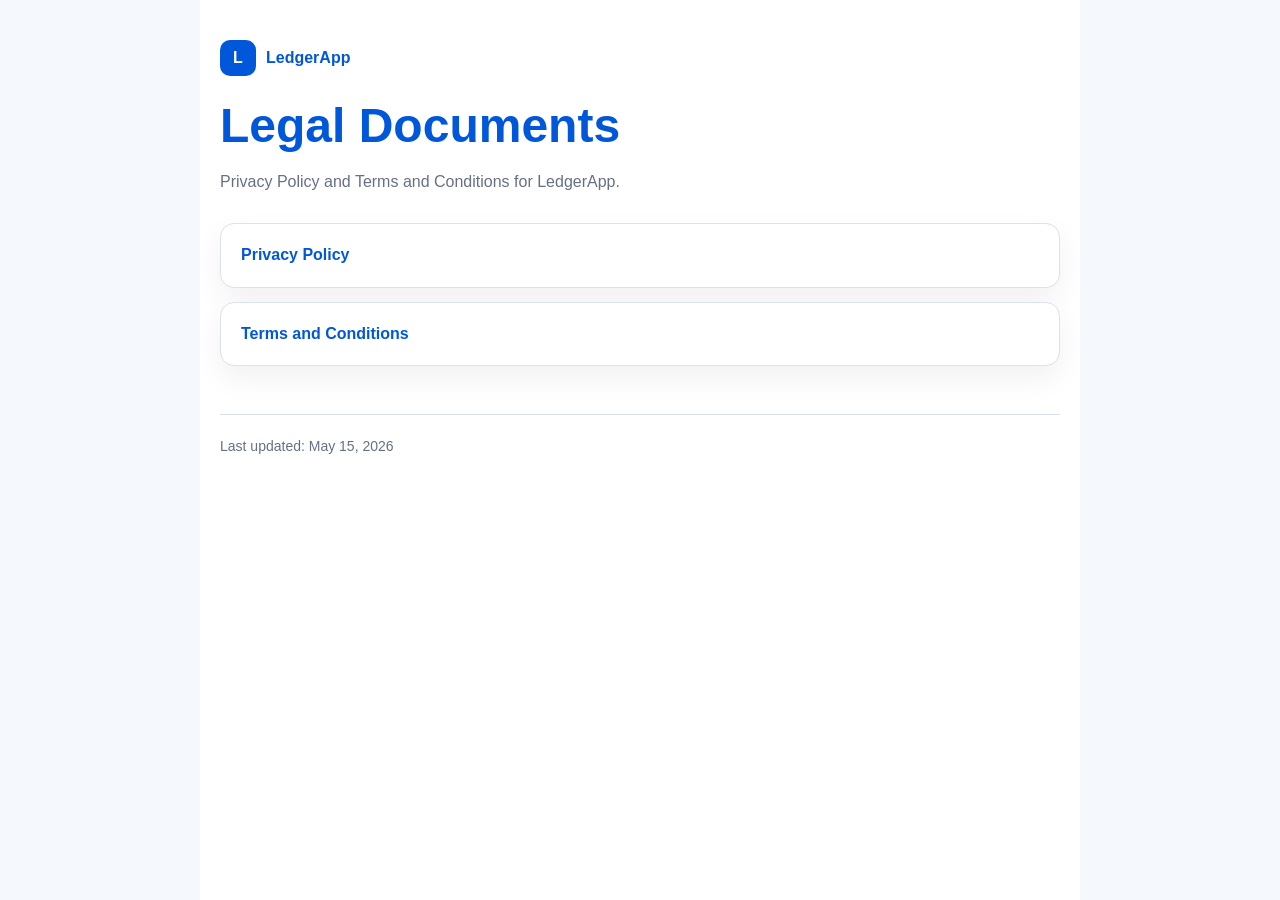
==== index.html @ e53c4217 "Add legal pages for GitHub Pages" ====
<!doctype html>
<html lang="en">
<head>
  <meta charset="utf-8" />
  <meta name="viewport" content="width=device-width, initial-scale=1" />
  <title>LedgerApp Legal</title>
  <link rel="stylesheet" href="./styles.css" />
</head>
<body>
  <main>
    <div class="brand"><span class="logo">L</span><span>LedgerApp</span></div>
    <h1>Legal Documents</h1>
    <p class="muted">Privacy Policy and Terms and Conditions for LedgerApp.</p>

    <div class="links">
      <a class="card" href="./privacy-policy.html">Privacy Policy</a>
      <a class="card" href="./terms-and-conditions.html">Terms and Conditions</a>
    </div>

    <p class="footer">Last updated: May 15, 2026</p>
  </main>
</body>
</html>
---- styles.css ----
:root {
  color-scheme: light;
  --primary: #0057d9;
  --primary-dark: #003f9e;
  --text: #101828;
  --muted: #667085;
  --border: #d9e2ef;
  --surface: #ffffff;
  --background: #f5f8fc;
}

* {
  box-sizing: border-box;
}

body {
  margin: 0;
  background: var(--background);
  color: var(--text);
  font-family: -apple-system, BlinkMacSystemFont, "Segoe UI", Roboto, Arial, sans-serif;
  line-height: 1.65;
}

main {
  width: min(880px, 100%);
  min-height: 100vh;
  margin: 0 auto;
  padding: 40px 20px 56px;
  background: var(--surface);
}

.brand {
  display: inline-flex;
  align-items: center;
  gap: 10px;
  margin-bottom: 24px;
  color: var(--primary);
  font-weight: 800;
  letter-spacing: 0;
}

.logo {
  display: grid;
  width: 36px;
  height: 36px;
  place-items: center;
  border-radius: 10px;
  background: var(--primary);
  color: #fff;
}

h1 {
  margin: 0 0 8px;
  color: var(--primary);
  font-size: clamp(32px, 6vw, 48px);
  line-height: 1.1;
}

h2 {
  margin: 32px 0 8px;
  color: #0f172a;
  font-size: 22px;
  line-height: 1.25;
}

p,
li {
  font-size: 16px;
}

a {
  color: var(--primary);
  font-weight: 700;
  text-decoration: none;
}

a:hover {
  color: var(--primary-dark);
  text-decoration: underline;
}

.muted {
  color: var(--muted);
}

.card {
  display: block;
  padding: 18px 20px;
  border: 1px solid var(--border);
  border-radius: 14px;
  background: #fff;
  box-shadow: 0 12px 30px rgba(16, 24, 40, 0.06);
}

.links {
  display: grid;
  gap: 14px;
  margin-top: 28px;
}

.footer {
  margin-top: 48px;
  padding-top: 20px;
  border-top: 1px solid var(--border);
  color: var(--muted);
  font-size: 14px;
}
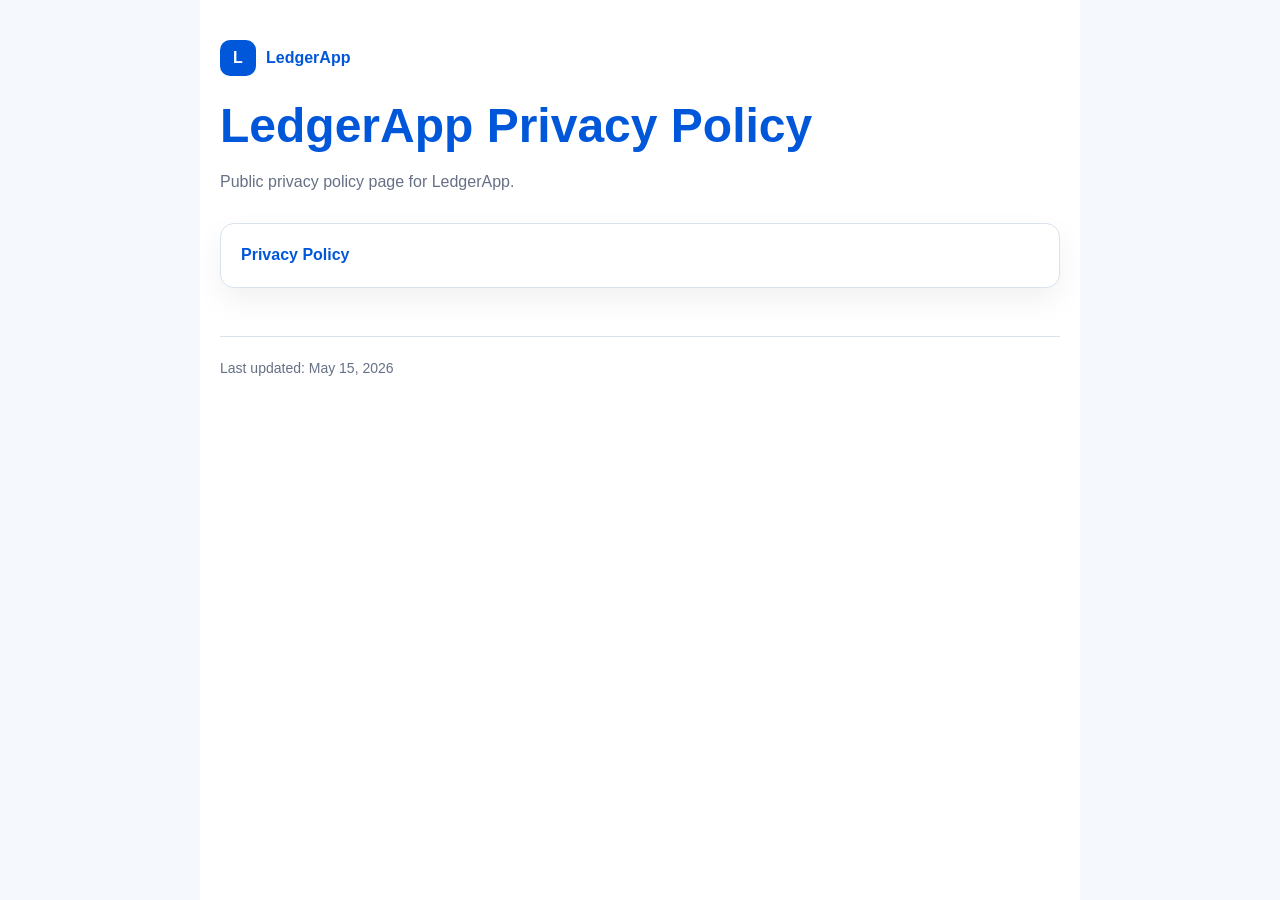
==== commit d06bb567: "Make GitHub Pages privacy-only" ====
--- a/index.html
+++ b/index.html
@@ -9,12 +9,11 @@
 <body>
   <main>
     <div class="brand"><span class="logo">L</span><span>LedgerApp</span></div>
-    <h1>Legal Documents</h1>
-    <p class="muted">Privacy Policy and Terms and Conditions for LedgerApp.</p>
+    <h1>LedgerApp Privacy Policy</h1>
+    <p class="muted">Public privacy policy page for LedgerApp.</p>
 
     <div class="links">
       <a class="card" href="./privacy-policy.html">Privacy Policy</a>
-      <a class="card" href="./terms-and-conditions.html">Terms and Conditions</a>
     </div>
 
     <p class="footer">Last updated: May 15, 2026</p>
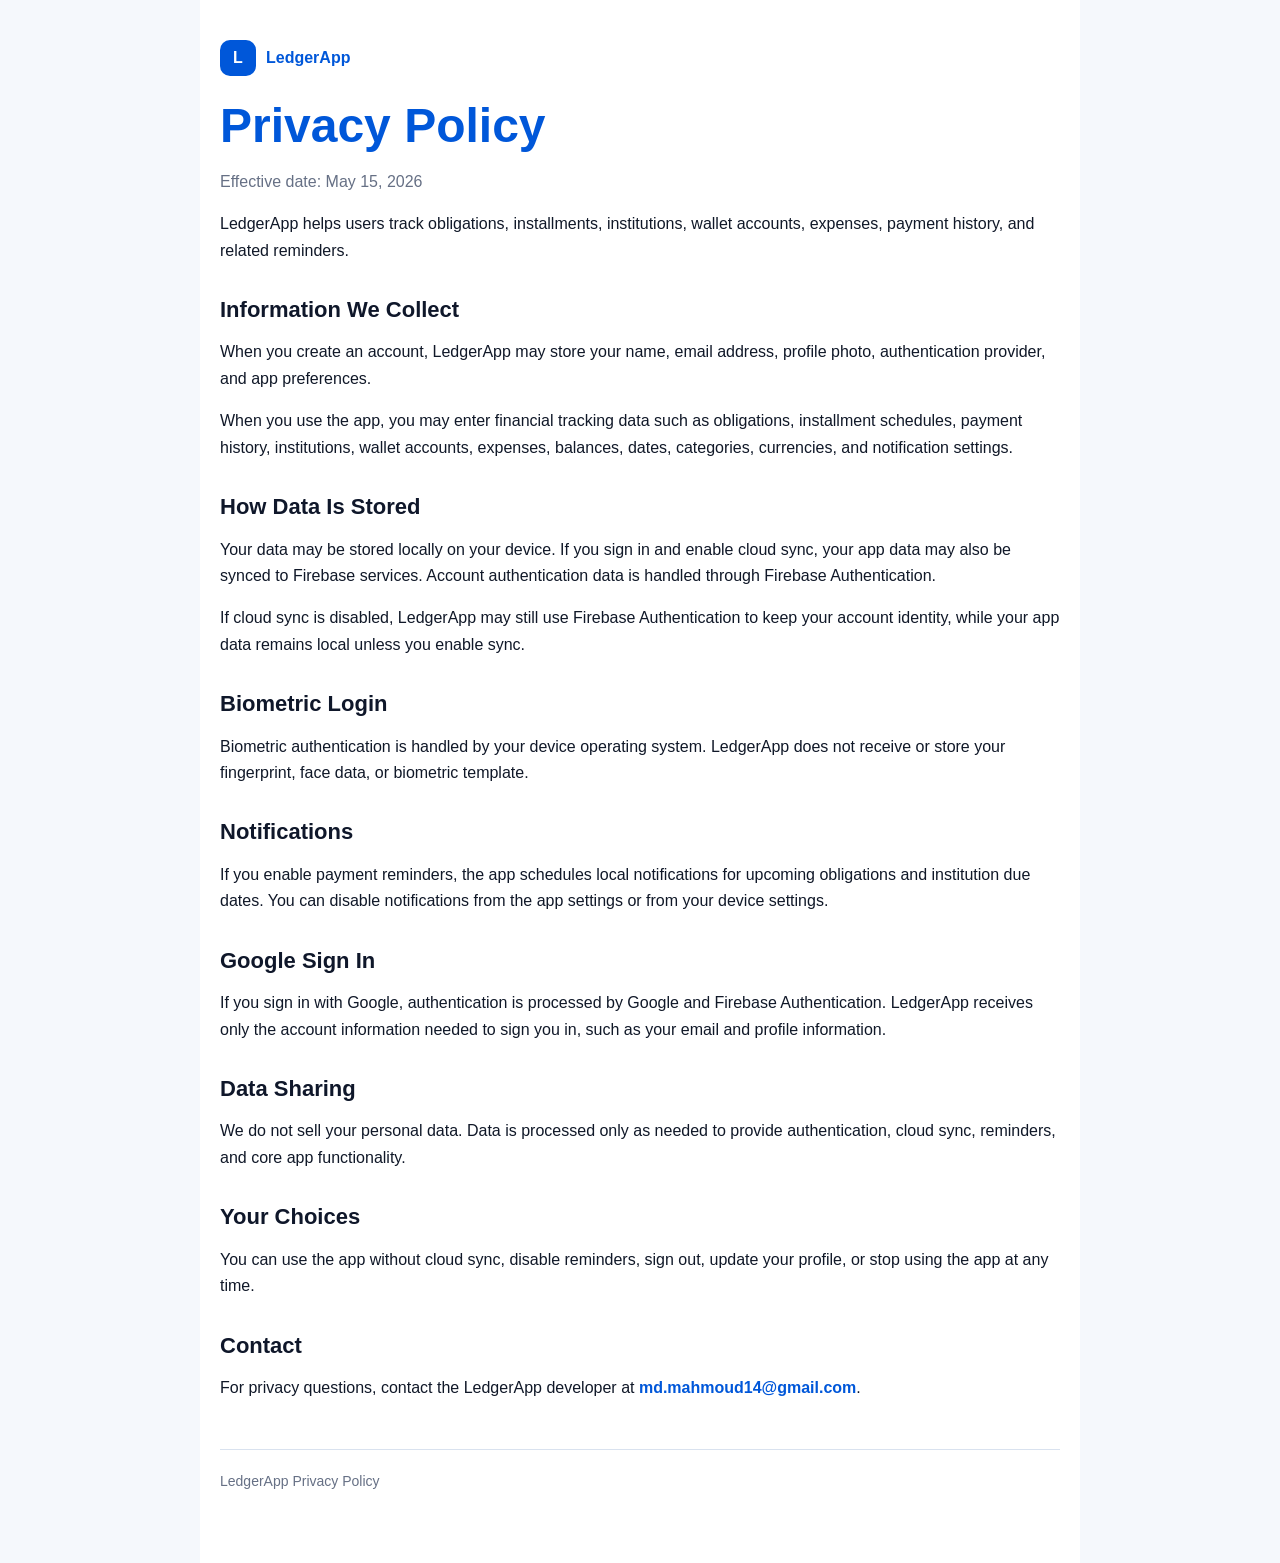
==== commit 315f16a8: "Use index page for privacy policy" ====
--- a/index.html
+++ b/index.html
@@ -3,20 +3,135 @@
 <head>
   <meta charset="utf-8" />
   <meta name="viewport" content="width=device-width, initial-scale=1" />
-  <title>LedgerApp Legal</title>
-  <link rel="stylesheet" href="./styles.css" />
+  <title>LedgerApp Privacy Policy</title>
+  <style>
+    :root {
+      color-scheme: light;
+      --primary: #0057d9;
+      --primary-dark: #003f9e;
+      --text: #101828;
+      --muted: #667085;
+      --border: #d9e2ef;
+      --surface: #ffffff;
+      --background: #f5f8fc;
+    }
+
+    * {
+      box-sizing: border-box;
+    }
+
+    body {
+      margin: 0;
+      background: var(--background);
+      color: var(--text);
+      font-family: -apple-system, BlinkMacSystemFont, "Segoe UI", Roboto, Arial, sans-serif;
+      line-height: 1.65;
+    }
+
+    main {
+      width: min(880px, 100%);
+      min-height: 100vh;
+      margin: 0 auto;
+      padding: 40px 20px 56px;
+      background: var(--surface);
+    }
+
+    .brand {
+      display: inline-flex;
+      align-items: center;
+      gap: 10px;
+      margin-bottom: 24px;
+      color: var(--primary);
+      font-weight: 800;
+    }
+
+    .logo {
+      display: grid;
+      width: 36px;
+      height: 36px;
+      place-items: center;
+      border-radius: 10px;
+      background: var(--primary);
+      color: #fff;
+    }
+
+    h1 {
+      margin: 0 0 8px;
+      color: var(--primary);
+      font-size: clamp(32px, 6vw, 48px);
+      line-height: 1.1;
+    }
+
+    h2 {
+      margin: 32px 0 8px;
+      color: #0f172a;
+      font-size: 22px;
+      line-height: 1.25;
+    }
+
+    p {
+      font-size: 16px;
+    }
+
+    a {
+      color: var(--primary);
+      font-weight: 700;
+      text-decoration: none;
+    }
+
+    a:hover {
+      color: var(--primary-dark);
+      text-decoration: underline;
+    }
+
+    .muted {
+      color: var(--muted);
+    }
+
+    .footer {
+      margin-top: 48px;
+      padding-top: 20px;
+      border-top: 1px solid var(--border);
+      color: var(--muted);
+      font-size: 14px;
+    }
+  </style>
 </head>
 <body>
   <main>
     <div class="brand"><span class="logo">L</span><span>LedgerApp</span></div>
-    <h1>LedgerApp Privacy Policy</h1>
-    <p class="muted">Public privacy policy page for LedgerApp.</p>
+    <h1>Privacy Policy</h1>
+    <p class="muted">Effective date: May 15, 2026</p>
 
-    <div class="links">
-      <a class="card" href="./privacy-policy.html">Privacy Policy</a>
-    </div>
+    <p>LedgerApp helps users track obligations, installments, institutions, wallet accounts, expenses, payment history, and related reminders.</p>
 
-    <p class="footer">Last updated: May 15, 2026</p>
+    <h2>Information We Collect</h2>
+    <p>When you create an account, LedgerApp may store your name, email address, profile photo, authentication provider, and app preferences.</p>
+    <p>When you use the app, you may enter financial tracking data such as obligations, installment schedules, payment history, institutions, wallet accounts, expenses, balances, dates, categories, currencies, and notification settings.</p>
+
+    <h2>How Data Is Stored</h2>
+    <p>Your data may be stored locally on your device. If you sign in and enable cloud sync, your app data may also be synced to Firebase services. Account authentication data is handled through Firebase Authentication.</p>
+    <p>If cloud sync is disabled, LedgerApp may still use Firebase Authentication to keep your account identity, while your app data remains local unless you enable sync.</p>
+
+    <h2>Biometric Login</h2>
+    <p>Biometric authentication is handled by your device operating system. LedgerApp does not receive or store your fingerprint, face data, or biometric template.</p>
+
+    <h2>Notifications</h2>
+    <p>If you enable payment reminders, the app schedules local notifications for upcoming obligations and institution due dates. You can disable notifications from the app settings or from your device settings.</p>
+
+    <h2>Google Sign In</h2>
+    <p>If you sign in with Google, authentication is processed by Google and Firebase Authentication. LedgerApp receives only the account information needed to sign you in, such as your email and profile information.</p>
+
+    <h2>Data Sharing</h2>
+    <p>We do not sell your personal data. Data is processed only as needed to provide authentication, cloud sync, reminders, and core app functionality.</p>
+
+    <h2>Your Choices</h2>
+    <p>You can use the app without cloud sync, disable reminders, sign out, update your profile, or stop using the app at any time.</p>
+
+    <h2>Contact</h2>
+    <p>For privacy questions, contact the LedgerApp developer at <a href="mailto:md.mahmoud14@gmail.com">md.mahmoud14@gmail.com</a>.</p>
+
+    <p class="footer">LedgerApp Privacy Policy</p>
   </main>
 </body>
 </html>
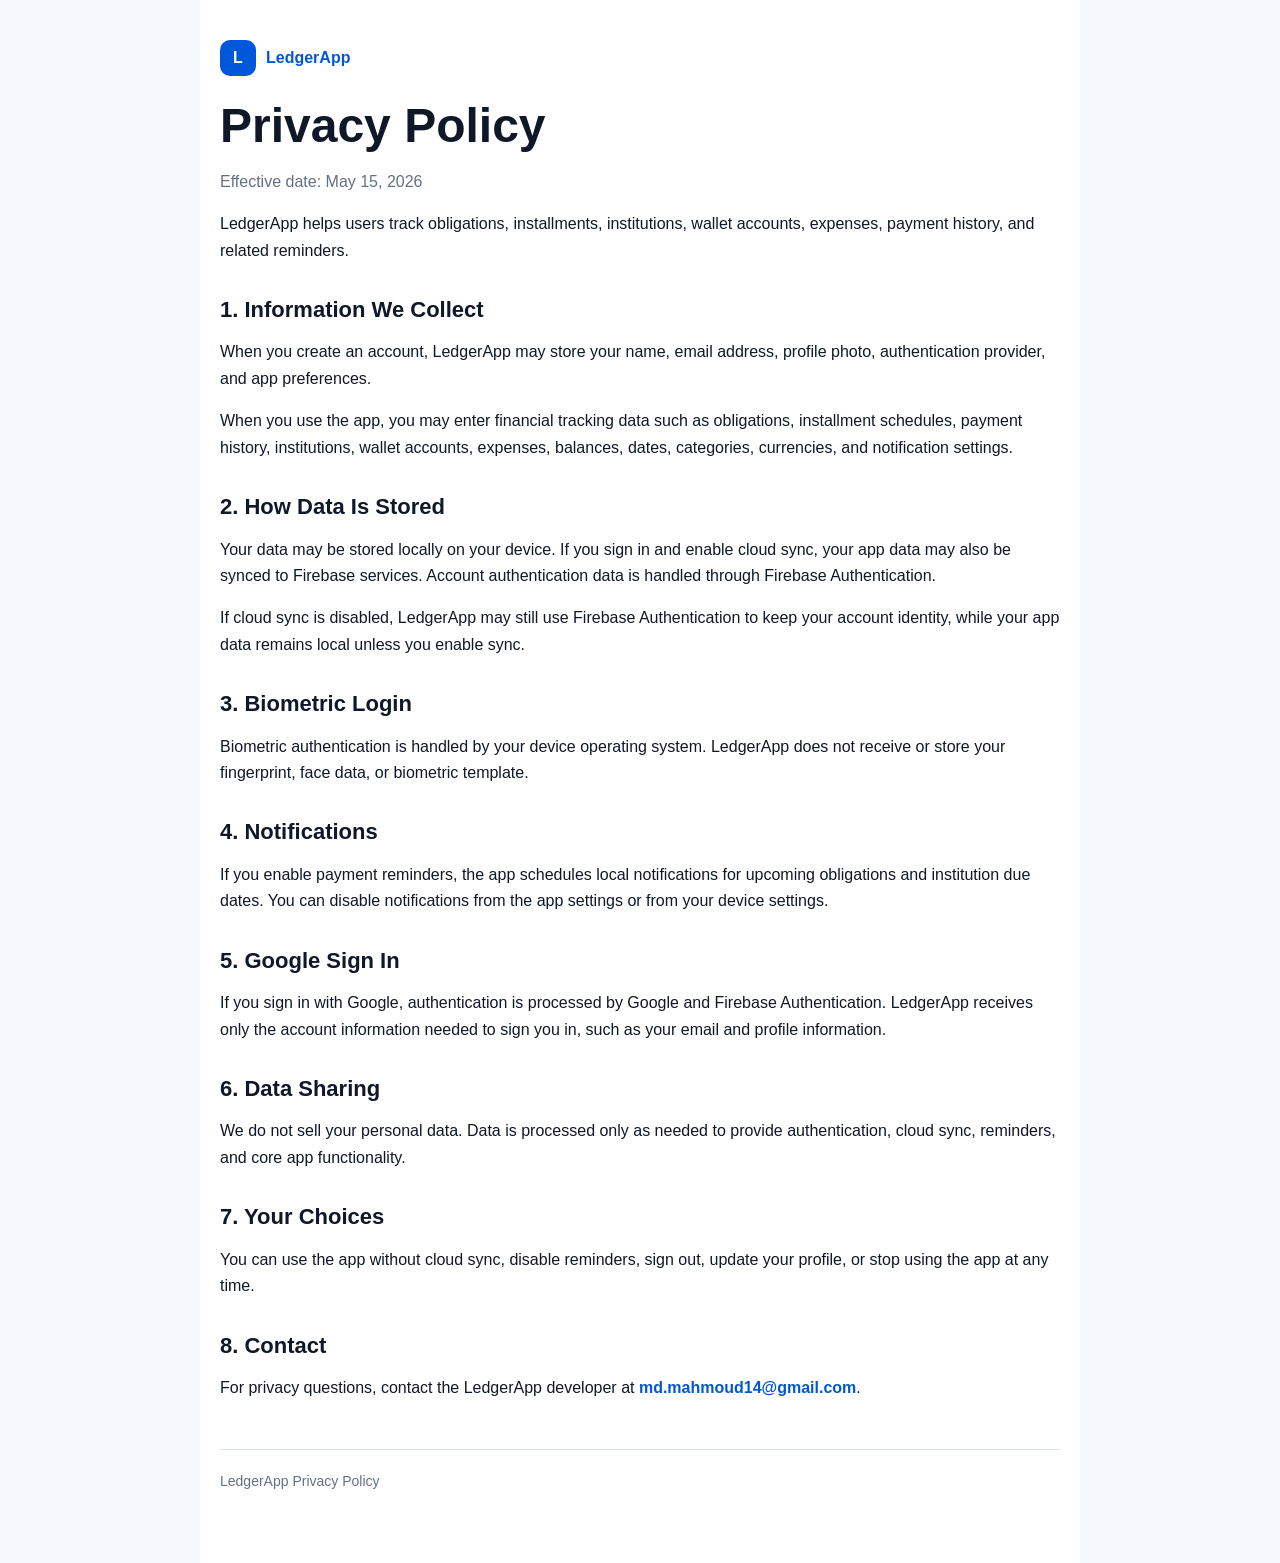
==== commit 45d769e0: "Adjust privacy policy heading and numbering" ====
--- a/index.html
+++ b/index.html
@@ -57,7 +57,7 @@
 
     h1 {
       margin: 0 0 8px;
-      color: var(--primary);
+      color: var(--text);
       font-size: clamp(32px, 6vw, 48px);
       line-height: 1.1;
     }
@@ -105,30 +105,30 @@
 
     <p>LedgerApp helps users track obligations, installments, institutions, wallet accounts, expenses, payment history, and related reminders.</p>
 
-    <h2>Information We Collect</h2>
+    <h2>1. Information We Collect</h2>
     <p>When you create an account, LedgerApp may store your name, email address, profile photo, authentication provider, and app preferences.</p>
     <p>When you use the app, you may enter financial tracking data such as obligations, installment schedules, payment history, institutions, wallet accounts, expenses, balances, dates, categories, currencies, and notification settings.</p>
 
-    <h2>How Data Is Stored</h2>
+    <h2>2. How Data Is Stored</h2>
     <p>Your data may be stored locally on your device. If you sign in and enable cloud sync, your app data may also be synced to Firebase services. Account authentication data is handled through Firebase Authentication.</p>
     <p>If cloud sync is disabled, LedgerApp may still use Firebase Authentication to keep your account identity, while your app data remains local unless you enable sync.</p>
 
-    <h2>Biometric Login</h2>
+    <h2>3. Biometric Login</h2>
     <p>Biometric authentication is handled by your device operating system. LedgerApp does not receive or store your fingerprint, face data, or biometric template.</p>
 
-    <h2>Notifications</h2>
+    <h2>4. Notifications</h2>
     <p>If you enable payment reminders, the app schedules local notifications for upcoming obligations and institution due dates. You can disable notifications from the app settings or from your device settings.</p>
 
-    <h2>Google Sign In</h2>
+    <h2>5. Google Sign In</h2>
     <p>If you sign in with Google, authentication is processed by Google and Firebase Authentication. LedgerApp receives only the account information needed to sign you in, such as your email and profile information.</p>
 
-    <h2>Data Sharing</h2>
+    <h2>6. Data Sharing</h2>
     <p>We do not sell your personal data. Data is processed only as needed to provide authentication, cloud sync, reminders, and core app functionality.</p>
 
-    <h2>Your Choices</h2>
+    <h2>7. Your Choices</h2>
     <p>You can use the app without cloud sync, disable reminders, sign out, update your profile, or stop using the app at any time.</p>
 
-    <h2>Contact</h2>
+    <h2>8. Contact</h2>
     <p>For privacy questions, contact the LedgerApp developer at <a href="mailto:md.mahmoud14@gmail.com">md.mahmoud14@gmail.com</a>.</p>
 
     <p class="footer">LedgerApp Privacy Policy</p>
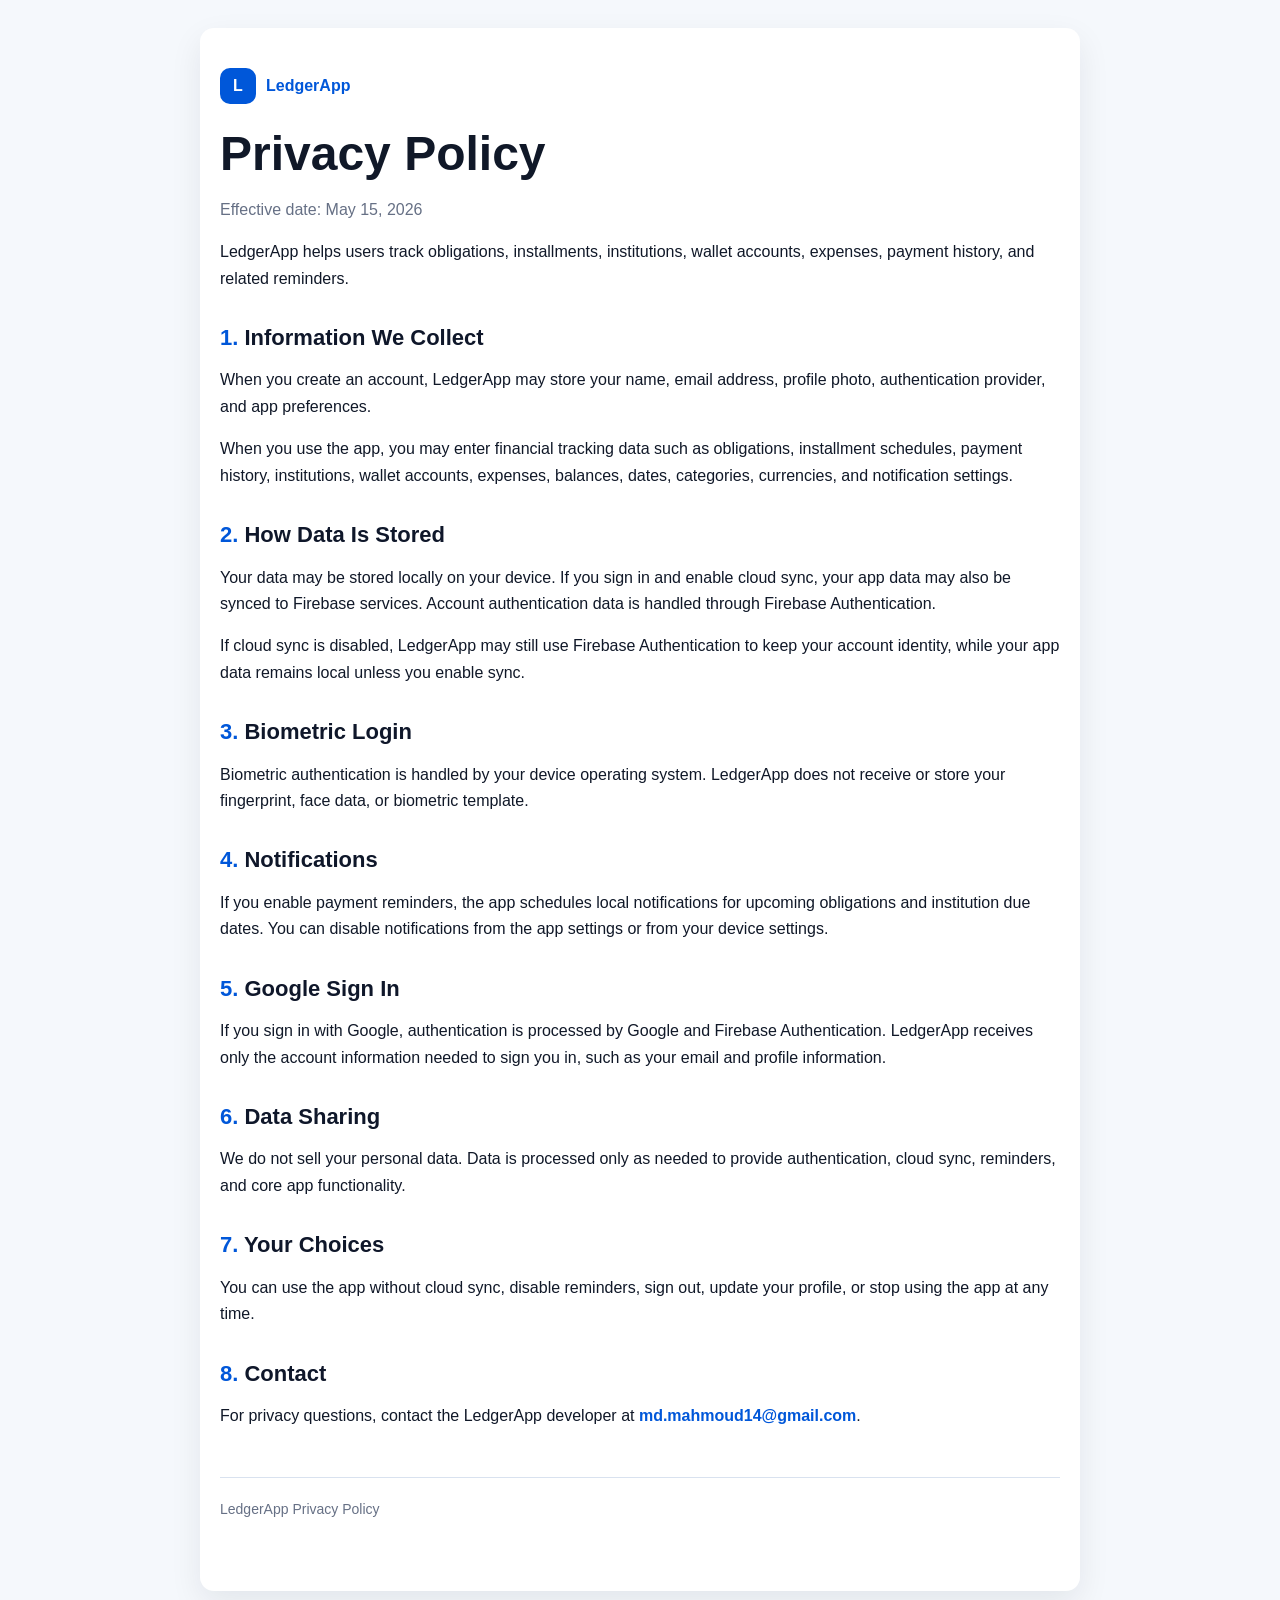
==== commit 996953a1: "Style privacy page section numbers" ====
--- a/index.html
+++ b/index.html
@@ -69,6 +69,10 @@
       line-height: 1.25;
     }
 
+    .section-number {
+      color: var(--primary);
+    }
+
     p {
       font-size: 16px;
     }
@@ -95,6 +99,18 @@
       color: var(--muted);
       font-size: 14px;
     }
+
+    @media (min-width: 760px) {
+      body {
+        padding: 28px 16px;
+      }
+
+      main {
+        min-height: auto;
+        border-radius: 14px;
+        box-shadow: 0 12px 32px rgba(16, 24, 40, 0.08);
+      }
+    }
   </style>
 </head>
 <body>
@@ -105,30 +121,30 @@
 
     <p>LedgerApp helps users track obligations, installments, institutions, wallet accounts, expenses, payment history, and related reminders.</p>
 
-    <h2>1. Information We Collect</h2>
+    <h2><span class="section-number">1.</span> Information We Collect</h2>
     <p>When you create an account, LedgerApp may store your name, email address, profile photo, authentication provider, and app preferences.</p>
     <p>When you use the app, you may enter financial tracking data such as obligations, installment schedules, payment history, institutions, wallet accounts, expenses, balances, dates, categories, currencies, and notification settings.</p>
 
-    <h2>2. How Data Is Stored</h2>
+    <h2><span class="section-number">2.</span> How Data Is Stored</h2>
     <p>Your data may be stored locally on your device. If you sign in and enable cloud sync, your app data may also be synced to Firebase services. Account authentication data is handled through Firebase Authentication.</p>
     <p>If cloud sync is disabled, LedgerApp may still use Firebase Authentication to keep your account identity, while your app data remains local unless you enable sync.</p>
 
-    <h2>3. Biometric Login</h2>
+    <h2><span class="section-number">3.</span> Biometric Login</h2>
     <p>Biometric authentication is handled by your device operating system. LedgerApp does not receive or store your fingerprint, face data, or biometric template.</p>
 
-    <h2>4. Notifications</h2>
+    <h2><span class="section-number">4.</span> Notifications</h2>
     <p>If you enable payment reminders, the app schedules local notifications for upcoming obligations and institution due dates. You can disable notifications from the app settings or from your device settings.</p>
 
-    <h2>5. Google Sign In</h2>
+    <h2><span class="section-number">5.</span> Google Sign In</h2>
     <p>If you sign in with Google, authentication is processed by Google and Firebase Authentication. LedgerApp receives only the account information needed to sign you in, such as your email and profile information.</p>
 
-    <h2>6. Data Sharing</h2>
+    <h2><span class="section-number">6.</span> Data Sharing</h2>
     <p>We do not sell your personal data. Data is processed only as needed to provide authentication, cloud sync, reminders, and core app functionality.</p>
 
-    <h2>7. Your Choices</h2>
+    <h2><span class="section-number">7.</span> Your Choices</h2>
     <p>You can use the app without cloud sync, disable reminders, sign out, update your profile, or stop using the app at any time.</p>
 
-    <h2>8. Contact</h2>
+    <h2><span class="section-number">8.</span> Contact</h2>
     <p>For privacy questions, contact the LedgerApp developer at <a href="mailto:md.mahmoud14@gmail.com">md.mahmoud14@gmail.com</a>.</p>
 
     <p class="footer">LedgerApp Privacy Policy</p>
